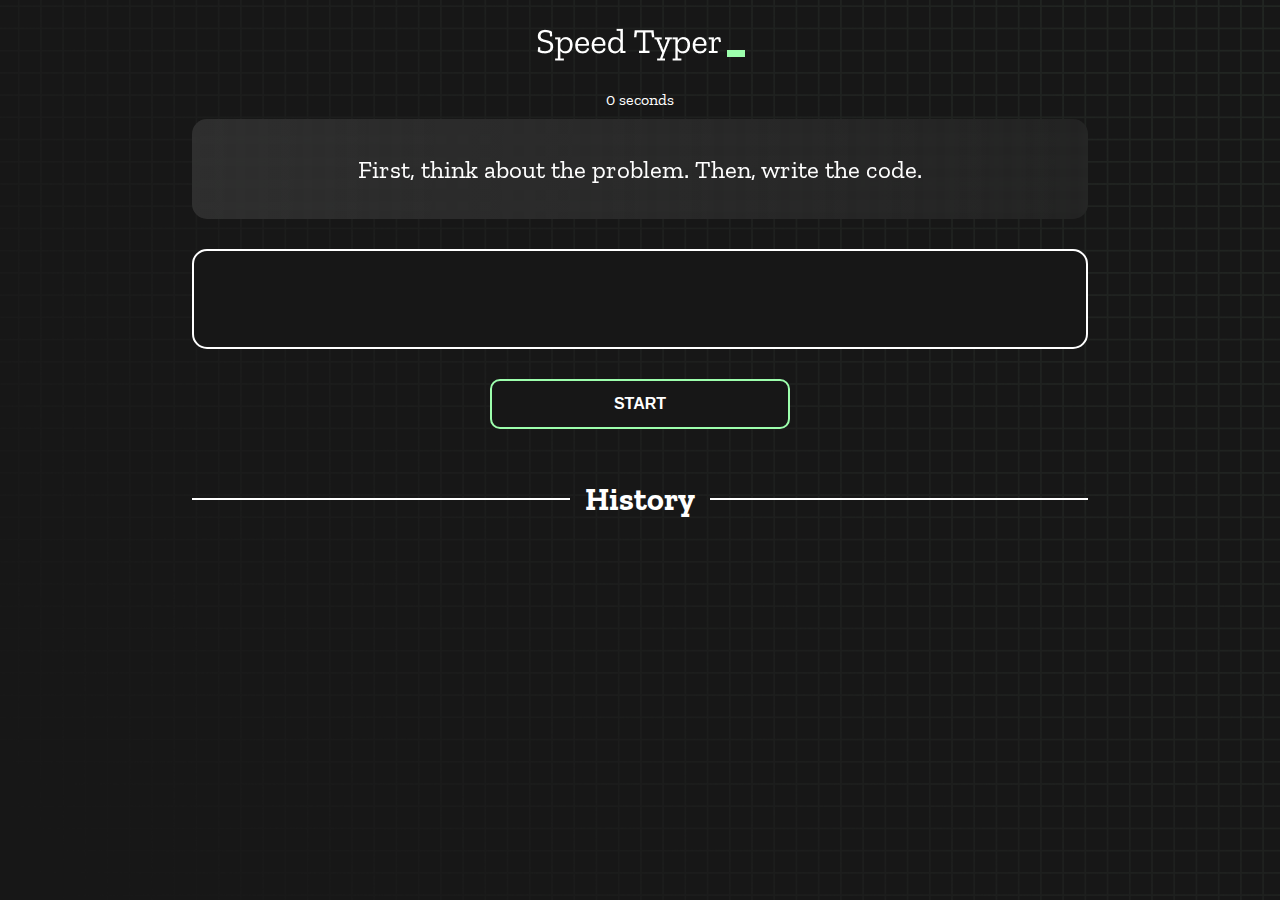
==== index.html @ aec7971c "Initial commit" ====
<!DOCTYPE html>
<html lang="en">
  <head>
    <meta charset="UTF-8" />
    <meta http-equiv="X-UA-Compatible" content="IE=edge" />
    <meta name="viewport" content="width=device-width, initial-scale=1.0" />
    <title>Speed Monster</title>
    <link rel="stylesheet" href="styles.css" />
    <link rel="preconnect" href="https://fonts.googleapis.com" />
    <link rel="preconnect" href="https://fonts.gstatic.com" crossorigin />
    <link
      href="https://fonts.googleapis.com/css2?family=Zilla+Slab:wght@300;400;500&display=swap"
      rel="stylesheet"
    />
  </head>
  <body>
    <h1 class="title"><img src="./logo.png" /></h1>
    <div id="show-time">0 seconds</div>

    <div class="box-container">
      <div id="question"></div>

      <div id="display" class="inactive"></div>

      <div class="buttons">
        <button id="starts">START</button>
      </div>

      <div class="divider-container">
        <div class="line"></div>
        <h1 class="title2">History</h1>
        <div class="line"></div>
      </div>
      <div id="histories"></div>
    </div>

    <div id="countdown"></div>
    <div id="modal-background" class="hidden"></div>
    <div id="result" class="hidden"></div>

    <script src="./history.js"></script>
    <script src="./script.js"></script>
  </body>
</html>
---- styles.css ----
* {
  padding: 0;
  margin: 0;
  box-sizing: border-box;
}

body {
  background-image: url("./bg.png");
  background-size: cover;
  background-position: left top;
  font-family: "Zilla Slab", serif;
}

.box-container {
  width: 70%;
  margin: 0 auto;
}

#question {
  height: 100px;
  display: flex;
  align-items: center;
  justify-content: center;
  color: white;
  font-size: 25px;
  border-radius: 15px;
  background: rgb(255, 255, 255);
  background: linear-gradient(
    92.49deg,
    rgba(255, 255, 255, 0.1) 0.18%,
    rgba(255, 255, 255, 0.05) 99.85%
  );
  backdrop-filter: blur(5px);
  margin-bottom: 30px;
}

#display {
  height: 100px;
  display: flex;
  flex-wrap: wrap;
  align-items: center;
  padding-left: 5rem;
  color: white;
  font-size: 32px;
  background-color: #171717;
  border: 2px solid #9dffad;
  border-radius: 15px;
}

#countdown {
  position: fixed;
  height: 100vh;
  width: 100vw;
  background-color: rgba(0, 0, 0, 0.8);
  top: 0;
  left: 0;
  display: flex;
  align-items: center;
  justify-content: center;
  font-size: 3rem;
  color: white;
  display: none;
}
#result {
  position: fixed;
  top: 10%; 
  left: 10%;
  transform: translate(-50%, -50%);
  height: 250px;
  width: 400px;
  background-color: #171717;
  border-radius: 15px;
  border: 2px solid #9dffad;
  color: white;
  text-align: center;
  padding: 2rem;
}
#show-time{
  text-align: center;
  color: white;
  margin: 10px 0;
}

.green {
  color: #9dffad;
}
.red {
  color: #eb6565;
}
.bold {
  font-weight: 700;
}
.inactive {
  border: 2px solid white !important;
}
.hidden {
  display: none;
}
.title {
  text-align: center;
  color: white;
  margin: 20px 0;
}

.divider-container {
  height: 80px;
  display: flex;
  justify-content: center;
  align-items: center;
  gap: 15px;
  margin: 0 auto;
}

.line {
  height: 2px;
  background: white;
  width: 100%;
}

.title2 {
  color: white;
  display: block;
}

.buttons {
  display: flex;
  justify-content: center;
  margin: 30px 0;
}
button {
  padding: 10px 20px;
  border: none;
  font-size: 16px;
  font-weight: bold;
  width: 300px;
  height: 50px;
  color: white;
  background-color: #171717;
  border-radius: 10px;
  border: 2px solid #9dffad;
  cursor: pointer;
}

#histories {
  display: flex;
  flex-wrap: wrap;
  justify-content: space-around;
}

.card {
  width: 100%;
  height: 100%;
  padding: 50px;
  display: flex;
  justify-content: space-between;
  align-items: center;
  padding: 20px 30px;
  color: white;
  border-radius: 15px;
  background: rgb(255, 255, 255);
  background: linear-gradient(
    92.49deg,
    rgba(255, 255, 255, 0.1) 0.18%,
    rgba(255, 255, 255, 0.05) 99.85%
  );
  backdrop-filter: blur(5px);
  margin-bottom: 30px;
}

#modal-background {
  background: rgb(255, 255, 255);
  background: linear-gradient(
    92.49deg,
    rgba(255, 255, 255, 0.1) 0.18%,
    rgba(255, 255, 255, 0.05) 99.85%
  );
  backdrop-filter: blur(5px);
  height: 100vh;
  width: 100%;
  position: fixed;
  top: 0;
}

@media only screen and (max-width: 700px) {
  .box-container {
    padding: 0 20px;
    width: 100%;
  }
  .card {
    flex-direction: column;
  }
}
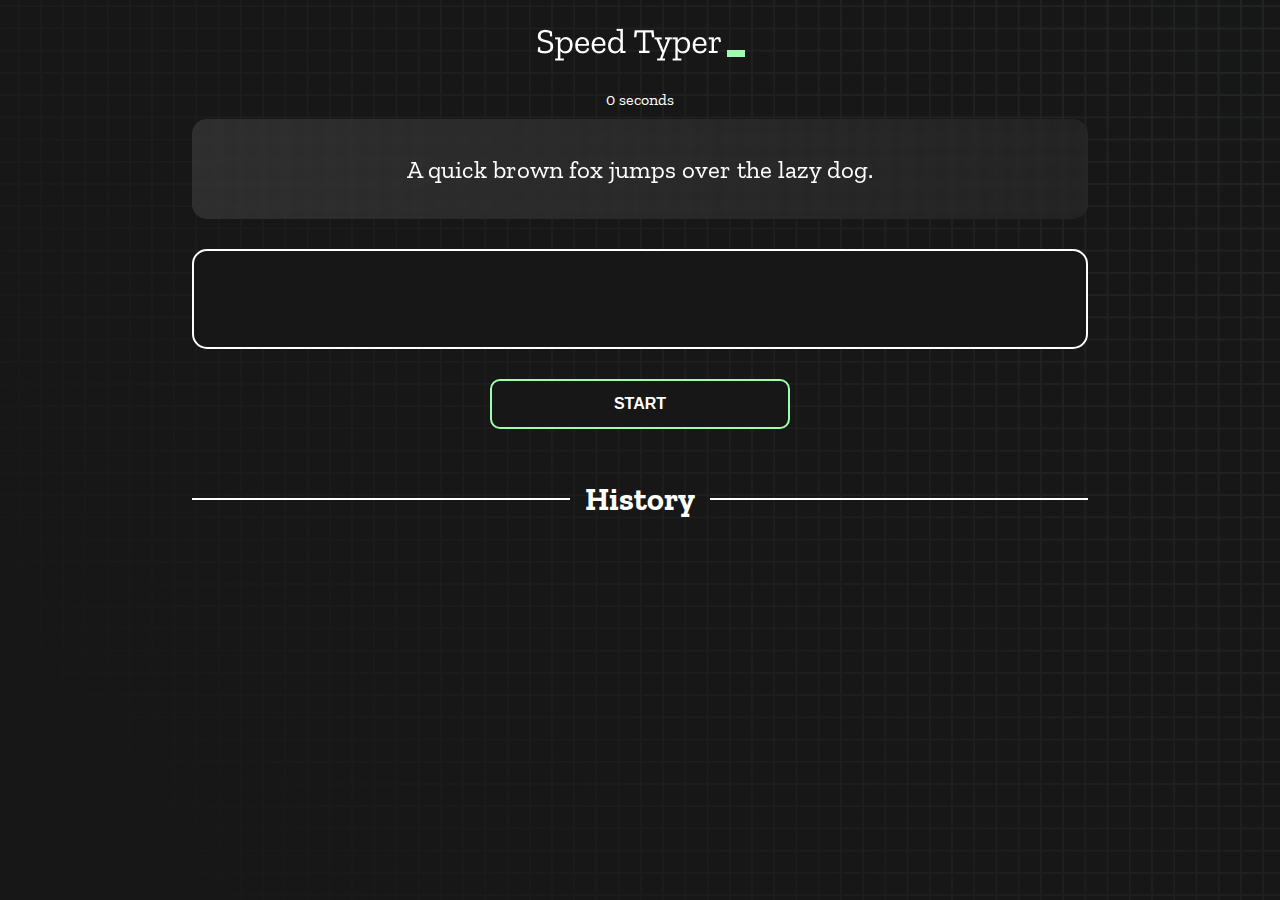
==== commit 4e61e4b0: "title change" ====
--- a/index.html
+++ b/index.html
@@ -1,44 +1,44 @@
 <!DOCTYPE html>
 <html lang="en">
-  <head>
-    <meta charset="UTF-8" />
-    <meta http-equiv="X-UA-Compatible" content="IE=edge" />
-    <meta name="viewport" content="width=device-width, initial-scale=1.0" />
-    <title>Speed Monster</title>
-    <link rel="stylesheet" href="styles.css" />
-    <link rel="preconnect" href="https://fonts.googleapis.com" />
-    <link rel="preconnect" href="https://fonts.gstatic.com" crossorigin />
-    <link
-      href="https://fonts.googleapis.com/css2?family=Zilla+Slab:wght@300;400;500&display=swap"
-      rel="stylesheet"
-    />
-  </head>
-  <body>
-    <h1 class="title"><img src="./logo.png" /></h1>
-    <div id="show-time">0 seconds</div>
 
-    <div class="box-container">
-      <div id="question"></div>
+<head>
+  <meta charset="UTF-8" />
+  <meta http-equiv="X-UA-Compatible" content="IE=edge" />
+  <meta name="viewport" content="width=device-width, initial-scale=1.0" />
+  <title>Global Speed Monster</title>
+  <link rel="stylesheet" href="styles.css" />
+  <link rel="preconnect" href="https://fonts.googleapis.com" />
+  <link rel="preconnect" href="https://fonts.gstatic.com" crossorigin />
+  <link href="https://fonts.googleapis.com/css2?family=Zilla+Slab:wght@300;400;500&display=swap" rel="stylesheet" />
+</head>
 
-      <div id="display" class="inactive"></div>
+<body>
+  <h1 class="title"><img src="./logo.png" /></h1>
+  <div id="show-time">0 seconds</div>
 
-      <div class="buttons">
-        <button id="starts">START</button>
-      </div>
+  <div class="box-container">
+    <div id="question"></div>
 
-      <div class="divider-container">
-        <div class="line"></div>
-        <h1 class="title2">History</h1>
-        <div class="line"></div>
-      </div>
-      <div id="histories"></div>
+    <div id="display" class="inactive"></div>
+
+    <div class="buttons">
+      <button id="starts">START</button>
     </div>
 
-    <div id="countdown"></div>
-    <div id="modal-background" class="hidden"></div>
-    <div id="result" class="hidden"></div>
+    <div class="divider-container">
+      <div class="line"></div>
+      <h1 class="title2">History</h1>
+      <div class="line"></div>
+    </div>
+    <div id="histories"></div>
+  </div>
 
-    <script src="./history.js"></script>
-    <script src="./script.js"></script>
-  </body>
-</html>
+  <div id="countdown"></div>
+  <div id="modal-background" class="hidden"></div>
+  <div id="result" class="hidden"></div>
+
+  <script src="./history.js"></script>
+  <script src="./script.js"></script>
+</body>
+
+</html>